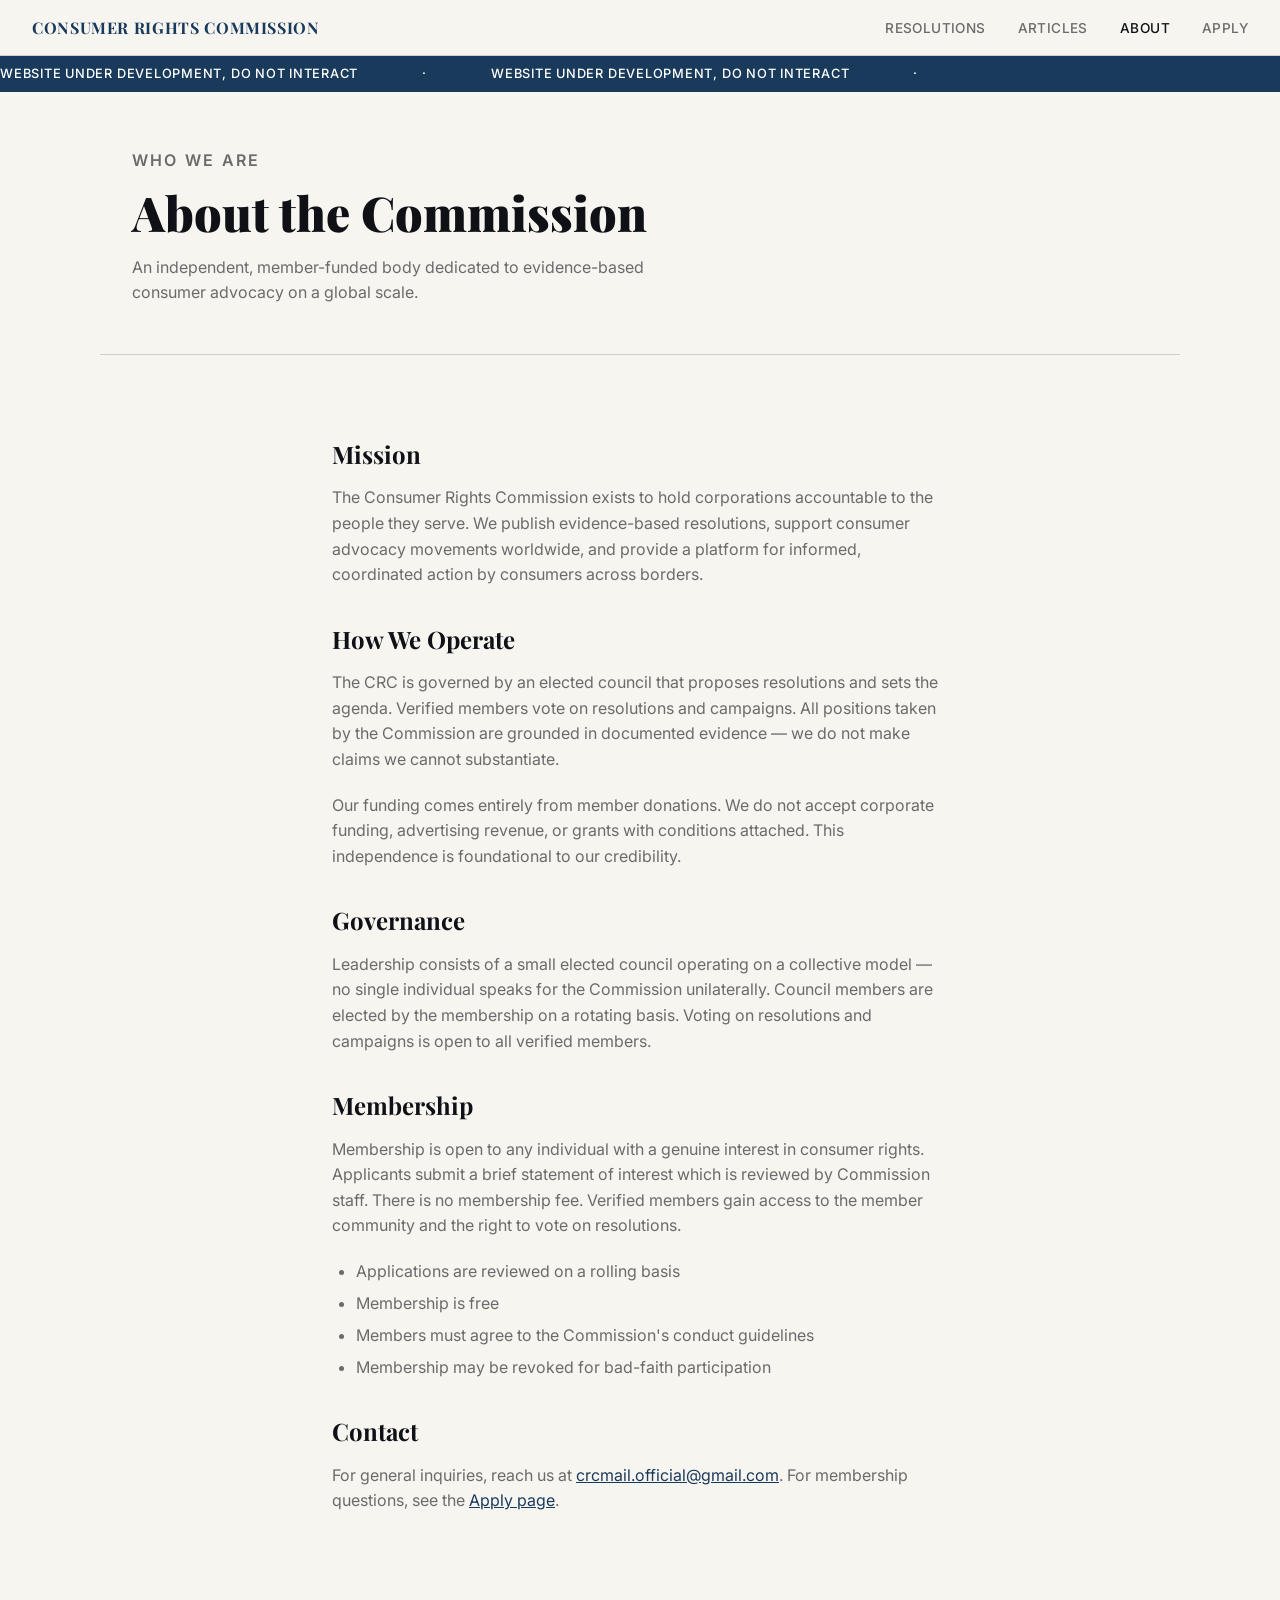
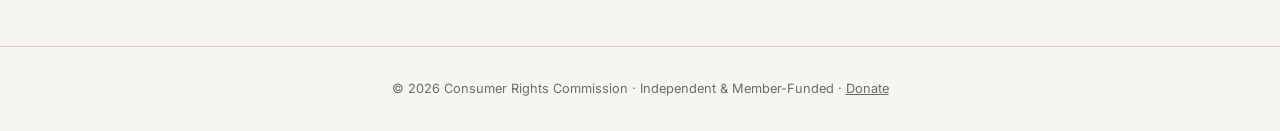
==== about.html @ ea2caccf "Add files via upload" ====
<!DOCTYPE html>
<html lang="en">
<head>
  <meta charset="UTF-8" />
  <meta name="viewport" content="width=device-width, initial-scale=1.0" />
  <title>About — Consumer Rights Commission</title>
  <link href="https://fonts.googleapis.com/css2?family=Playfair+Display:wght@700;900&family=Inter:wght@400;500;600&display=swap" rel="stylesheet" />
  <link rel="stylesheet" href="style.css" />
</head>
<body>

  <nav>
    <a href="index.html" class="nav-logo">Consumer Rights Commission</a>
    <ul class="nav-links">
      <li><a href="resolutions.html">Resolutions</a></li>
      <li><a href="articles.html">Articles</a></li>
      <li><a href="about.html" class="active">About</a></li>
      <li><a href="apply.html">Apply</a></li>
    </ul>
  </nav>

  <div class="ticker-wrap">
    <div class="ticker-inner">
      <span>WEBSITE UNDER DEVELOPMENT, DO NOT INTERACT</span>
      <span>·</span>
      <span>WEBSITE UNDER DEVELOPMENT, DO NOT INTERACT</span>
      <span>·</span>
    </div>
  </div>

  <div class="page-hero">
    <p class="page-hero-eyebrow">Who We Are</p>
    <h1>About the Commission</h1>
    <p>An independent, member-funded body dedicated to evidence-based consumer advocacy on a global scale.</p>
  </div>

  <div class="prose">

    <h2>Mission</h2>
    <p>The Consumer Rights Commission exists to hold corporations accountable to the people they serve. We publish evidence-based resolutions, support consumer advocacy movements worldwide, and provide a platform for informed, coordinated action by consumers across borders.</p>

    <h2>How We Operate</h2>
    <p>The CRC is governed by an elected council that proposes resolutions and sets the agenda. Verified members vote on resolutions and campaigns. All positions taken by the Commission are grounded in documented evidence — we do not make claims we cannot substantiate.</p>
    <p>Our funding comes entirely from member donations. We do not accept corporate funding, advertising revenue, or grants with conditions attached. This independence is foundational to our credibility.</p>

    <h2>Governance</h2>
    <p>Leadership consists of a small elected council operating on a collective model — no single individual speaks for the Commission unilaterally. Council members are elected by the membership on a rotating basis. Voting on resolutions and campaigns is open to all verified members.</p>

    <h2>Membership</h2>
    <p>Membership is open to any individual with a genuine interest in consumer rights. Applicants submit a brief statement of interest which is reviewed by Commission staff. There is no membership fee. Verified members gain access to the member community and the right to vote on resolutions.</p>
    <ul>
      <li>Applications are reviewed on a rolling basis</li>
      <li>Membership is free</li>
      <li>Members must agree to the Commission's conduct guidelines</li>
      <li>Membership may be revoked for bad-faith participation</li>
    </ul>

    <h2>Contact</h2>
    <p>For general inquiries, reach us at <a href="mailto:crcmail.official@gmail.com" style="color:var(--accent);">crcmail.official@gmail.com</a>. For membership questions, see the <a href="apply.html" style="color:var(--accent);">Apply page</a>.</p>

  </div>

  <footer>
    © 2026 Consumer Rights Commission · Independent &amp; Member-Funded · <a href="#">Donate</a>
  </footer>

</body>
</html>
---- style.css ----
*, *::before, *::after { box-sizing: border-box; margin: 0; padding: 0; }

:root {
  --ink:       #0f1117;
  --paper:     #f7f5f0;
  --mid:       #6b6b6b;
  --rule:      #d4cfc5;
  --accent:    #1a3a5c;
  --accent-lt: #e8eef4;
}

body {
  background: var(--paper);
  color: var(--ink);
  font-family: 'Inter', sans-serif;
  font-size: 16px;
  line-height: 1.6;
}

/* ── NAV ── */
nav {
  border-bottom: 1px solid var(--rule);
  padding: 0 2rem;
  display: flex;
  align-items: center;
  justify-content: space-between;
  height: 56px;
  position: sticky;
  top: 0;
  background: var(--paper);
  z-index: 100;
}
.nav-logo {
  font-family: 'Playfair Display', serif;
  font-size: 1rem;
  font-weight: 700;
  letter-spacing: .04em;
  text-transform: uppercase;
  color: var(--accent);
  text-decoration: none;
}
.nav-links { display: flex; gap: 2rem; list-style: none; }
.nav-links a {
  text-decoration: none;
  font-size: .85rem;
  font-weight: 500;
  color: var(--mid);
  letter-spacing: .03em;
  text-transform: uppercase;
  transition: color .15s;
}
.nav-links a:hover, .nav-links a.active { color: var(--ink); }

/* ── TICKER ── */
.ticker-wrap {
  background: var(--accent);
  color: #fff;
  overflow: hidden;
  padding: .5rem 0;
  font-size: .8rem;
  font-weight: 500;
  letter-spacing: .06em;
  text-transform: uppercase;
}
.ticker-inner {
  display: flex;
  gap: 4rem;
  white-space: nowrap;
  animation: ticker 22s linear infinite;
}
@keyframes ticker {
  from { transform: translateX(0); }
  to   { transform: translateX(-50%); }
}

/* ── BUTTONS ── */
.btn {
  display: inline-block;
  padding: .65rem 1.4rem;
  font-size: .85rem;
  font-weight: 600;
  letter-spacing: .04em;
  text-transform: uppercase;
  text-decoration: none;
  border-radius: 2px;
  transition: background .15s, color .15s;
  cursor: pointer;
  border: none;
  font-family: 'Inter', sans-serif;
}
.btn-primary { background: var(--accent); color: #fff; }
.btn-primary:hover { background: #122a45; }
.btn-outline { background: transparent; color: var(--accent); border: 1.5px solid var(--accent); }
.btn-outline:hover { background: var(--accent-lt); }

/* ── PAGE HERO ── */
.page-hero {
  border-bottom: 1px solid var(--rule);
  padding: 3.5rem 2rem 3rem;
  max-width: 1080px;
  margin: 0 auto;
}
.page-hero-eyebrow {
  font-size: .72rem;
  font-weight: 600;
  letter-spacing: .14em;
  text-transform: uppercase;
  color: var(--accent);
  margin-bottom: .75rem;
}
.page-hero h1 {
  font-family: 'Playfair Display', serif;
  font-size: clamp(1.8rem, 4vw, 3rem);
  font-weight: 900;
  line-height: 1.1;
  margin-bottom: 1rem;
}
.page-hero p {
  font-size: 1rem;
  color: var(--mid);
  max-width: 580px;
}

/* ── SECTION ── */
.section {
  max-width: 1080px;
  margin: 0 auto;
  padding: 3rem 2rem;
}
.section-label {
  font-size: .72rem;
  font-weight: 600;
  letter-spacing: .14em;
  text-transform: uppercase;
  color: var(--mid);
  border-bottom: 1px solid var(--rule);
  padding-bottom: .6rem;
  margin-bottom: 2rem;
}

/* ── CARDS ── */
.card-grid {
  display: grid;
  grid-template-columns: repeat(auto-fill, minmax(280px, 1fr));
  gap: 1.5px;
  background: var(--rule);
  border: 1.5px solid var(--rule);
}
.card {
  background: var(--paper);
  padding: 1.75rem;
  display: flex;
  flex-direction: column;
  gap: .75rem;
}
.card-tag {
  font-size: .7rem;
  font-weight: 600;
  letter-spacing: .1em;
  text-transform: uppercase;
  color: var(--accent);
}
.card h3 {
  font-family: 'Playfair Display', serif;
  font-size: 1.15rem;
  font-weight: 700;
  line-height: 1.3;
}
.card p { font-size: .88rem; color: var(--mid); }
.card-link {
  margin-top: auto;
  font-size: .78rem;
  font-weight: 600;
  letter-spacing: .06em;
  text-transform: uppercase;
  color: var(--accent);
  text-decoration: none;
}
.card-link:hover { text-decoration: underline; }

/* ── RESOLUTION ── */
.resolution {
  background: var(--accent-lt);
  border-left: 4px solid var(--accent);
  padding: 1.5rem 2rem;
  max-width: 1080px;
  margin: 0 auto;
}
.resolution-meta {
  font-size: .72rem;
  font-weight: 600;
  letter-spacing: .1em;
  text-transform: uppercase;
  color: var(--accent);
  margin-bottom: .4rem;
}
.resolution h3 {
  font-family: 'Playfair Display', serif;
  font-size: 1.3rem;
  margin-bottom: .5rem;
}
.resolution p { font-size: .9rem; color: var(--mid); }

/* ── FOOTER ── */
footer {
  border-top: 1px solid var(--rule);
  padding: 2rem;
  text-align: center;
  font-size: .8rem;
  color: var(--mid);
  margin-top: 4rem;
}
footer a { color: inherit; }

/* ── PROSE ── */
.prose {
  max-width: 680px;
  margin: 0 auto;
  padding: 3rem 2rem;
}
.prose h2 {
  font-family: 'Playfair Display', serif;
  font-size: 1.5rem;
  font-weight: 700;
  margin: 2rem 0 .75rem;
}
.prose p { color: var(--mid); margin-bottom: 1.25rem; }
.prose ul { color: var(--mid); padding-left: 1.5rem; margin-bottom: 1.25rem; }
.prose li { margin-bottom: .4rem; }

/* ── FORM ── */
.form-wrap {
  max-width: 640px;
  margin: 0 auto;
  padding: 3rem 2rem;
}
.form-group {
  display: flex;
  flex-direction: column;
  gap: .4rem;
  margin-bottom: 1.5rem;
}
.form-group label {
  font-size: .78rem;
  font-weight: 600;
  letter-spacing: .08em;
  text-transform: uppercase;
  color: var(--ink);
}
.form-group input,
.form-group textarea,
.form-group select {
  background: #fff;
  border: 1.5px solid var(--rule);
  border-radius: 2px;
  padding: .65rem .9rem;
  font-family: 'Inter', sans-serif;
  font-size: .95rem;
  color: var(--ink);
  transition: border-color .15s;
  outline: none;
}
.form-group input:focus,
.form-group textarea:focus,
.form-group select:focus { border-color: var(--accent); }
.form-group textarea { resize: vertical; min-height: 120px; }
.form-note {
  font-size: .8rem;
  color: var(--mid);
  margin-bottom: 2rem;
  line-height: 1.5;
}

/* ── RESOLUTION LIST ── */
.resolution-list { display: flex; flex-direction: column; gap: 1.5px; background: var(--rule); border: 1.5px solid var(--rule); }
.resolution-row {
  background: var(--paper);
  padding: 1.5rem 1.75rem;
  display: flex;
  align-items: flex-start;
  justify-content: space-between;
  gap: 2rem;
}
.resolution-row-body { flex: 1; }
.resolution-row-body h3 {
  font-family: 'Playfair Display', serif;
  font-size: 1.1rem;
  font-weight: 700;
  margin-bottom: .3rem;
}
.resolution-row-body p { font-size: .85rem; color: var(--mid); }
.resolution-row-meta { font-size: .72rem; font-weight: 600; letter-spacing: .08em; text-transform: uppercase; color: var(--mid); white-space: nowrap; }
.status-badge {
  display: inline-block;
  padding: .2rem .6rem;
  border-radius: 2px;
  font-size: .68rem;
  font-weight: 700;
  letter-spacing: .08em;
  text-transform: uppercase;
  margin-top: .4rem;
}
.status-review { background: #fff3cd; color: #856404; }
.status-passed { background: #d1e7dd; color: #0a3622; }
.status-rejected { background: #f8d7da; color: #58151c; }
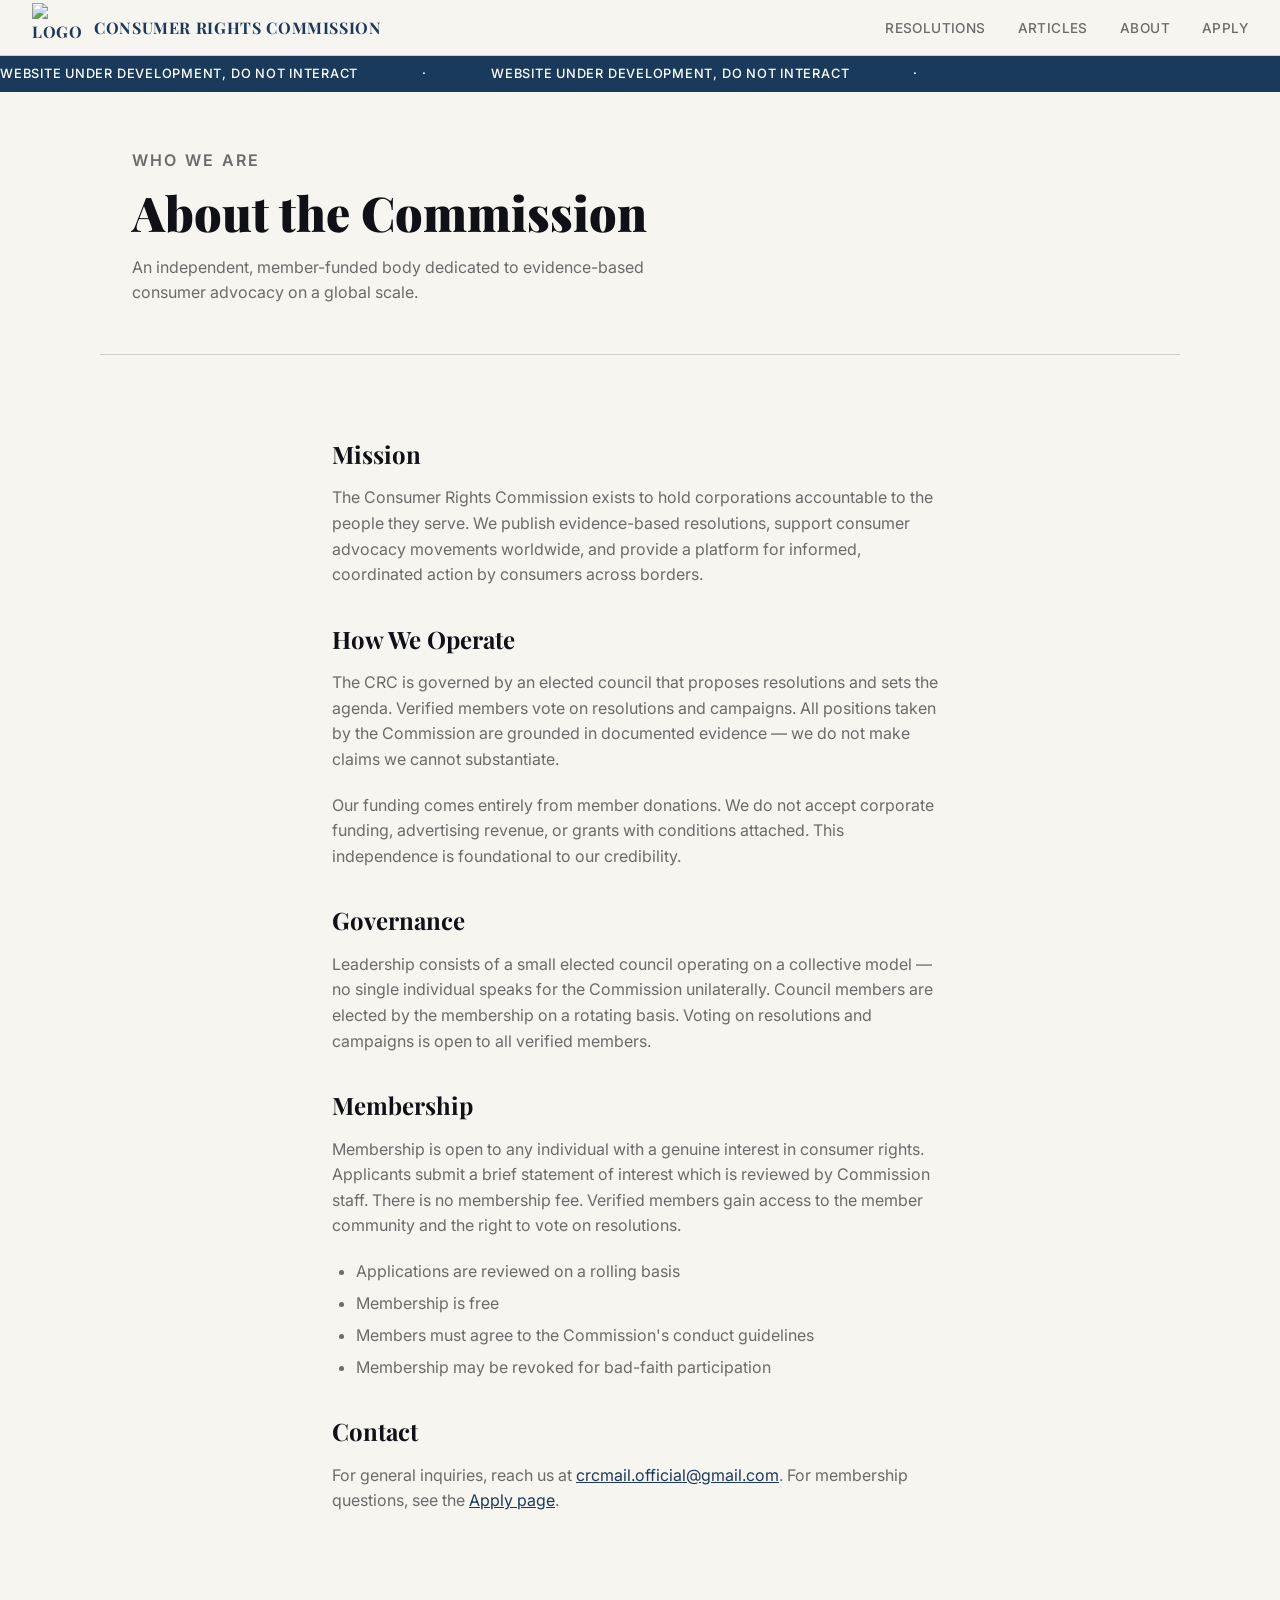
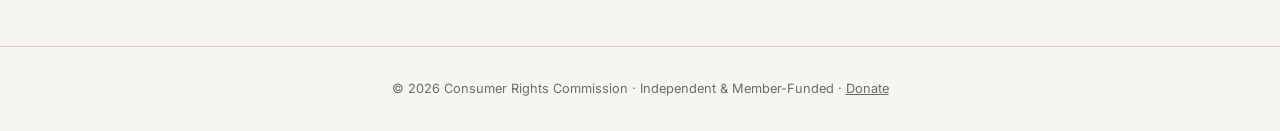
==== commit 869ee0ec: "Update about.html" ====
--- a/about.html
+++ b/about.html
@@ -10,14 +10,17 @@
 <body>
 
   <nav>
-    <a href="index.html" class="nav-logo">Consumer Rights Commission</a>
-    <ul class="nav-links">
-      <li><a href="resolutions.html">Resolutions</a></li>
-      <li><a href="articles.html">Articles</a></li>
-      <li><a href="about.html" class="active">About</a></li>
-      <li><a href="apply.html">Apply</a></li>
-    </ul>
-  </nav>
+  <a href="index.html" class="nav-logo" style="display:flex; align-items:center; gap:.75rem;">
+    <img src="logo.svg" alt="Logo" height="50" width="50" />
+    <span>Consumer Rights Commission</span>
+  </a>
+  <ul class="nav-links">
+    <li><a href="resolutions.html">Resolutions</a></li>
+    <li><a href="articles.html">Articles</a></li>
+    <li><a href="about.html">About</a></li>
+    <li><a href="apply.html">Apply</a></li>
+  </ul>
+</nav>
 
   <div class="ticker-wrap">
     <div class="ticker-inner">
